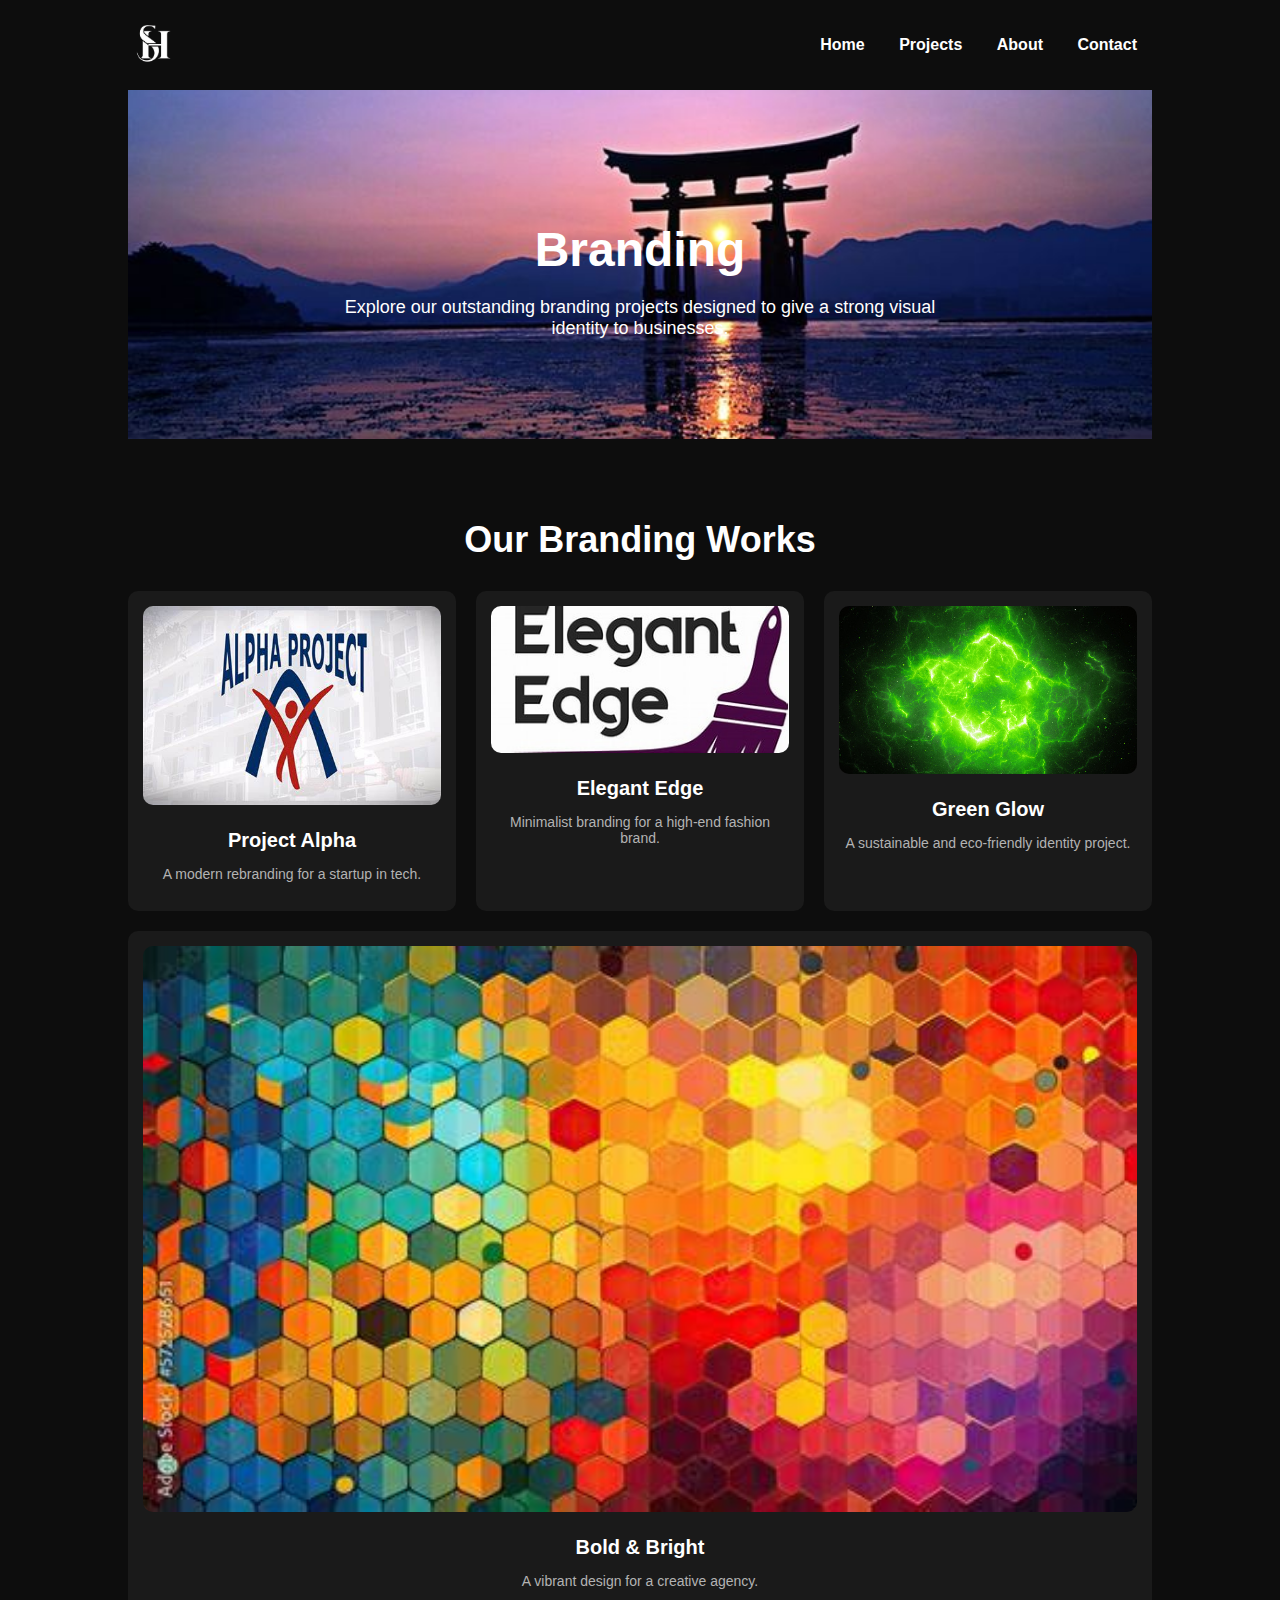
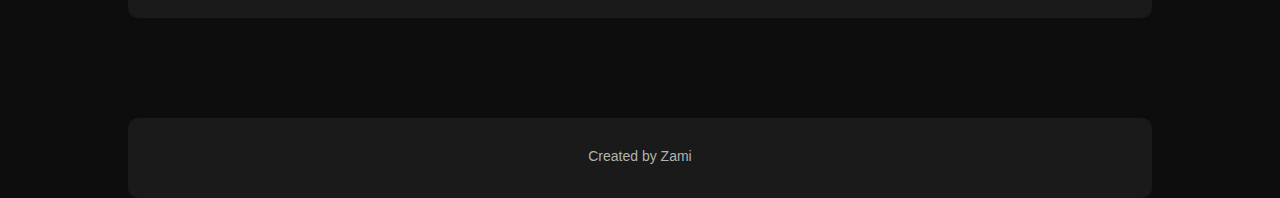
==== branding.html @ e7e6b917 "first commit" ====
<!DOCTYPE html>
<html lang="en">
<head>
    <meta charset="UTF-8">
    <meta name="viewport" content="width=device-width, initial-scale=1.0">
    <title>Branding - Portfolio</title>
    <link rel="stylesheet" href="branding.css">
    <link rel="shortcut icon" type="image/jpg" href="img/icon.png"/>
</head>
<body>
    <div class="container">
        <header>
            <img src="img/logo.png" alt="Logo" class="logo">
            <nav>
                <a href="index.html">Home</a>
                <a href="project.html">Projects</a>
                <a href="abbout.html">About</a>
                <a href="contact.html">Contact</a>
            </nav>
        </header>
        <section class="hero branding-hero">
            <div class="hero-text">
                <h1>Branding</h1>
                <p>Explore our outstanding branding projects designed to give a strong visual identity to businesses.</p>
            </div>
        </section>
        <section class="portfolio">
            <h2>Our Branding Works</h2>
            <div class="portfolio-container">
                <div class="portfolio-item">
                    <img src="img/OIP.jpg" alt="Branding Project 1">
                    <h3>Project Alpha</h3>
                    <p>A modern rebranding for a startup in tech.</p>
                </div>
                <div class="portfolio-item">
                    <img src="img/th.jpg" alt="Branding Project 2">
                    <h3>Elegant Edge</h3>
                    <p>Minimalist branding for a high-end fashion brand.</p>
                </div>
                <div class="portfolio-item">
                    <img src="img/istockphoto-1138161641-170667a.jpg" alt="Branding Project 3">
                    <h3>Green Glow</h3>
                    <p>A sustainable and eco-friendly identity project.</p>
                </div>
                <div class="portfolio-item">
                    <img src="img/OIP (1).jpg" alt="Branding Project 4">
                    <h3>Bold & Bright</h3>
                    <p>A vibrant design for a creative agency.</p>
                </div>
            </div>
        </section>
        <footer>
            <div class="social-media">
                <a href="https://x.com/SahalMa54816596?s=09" target="_blank" class="social-icon"><i class="fab fa-twitter"></i></a>
                <a href="https://www.facebook.com/share/1BMgaGGTr7/" target="_blank" class="social-icon"><i class="fab fa-facebook-f"></i></a>
                <a href="https://www.instagram.com/m.sahulll?igsh=OWRtb2llaGd5dnVp" target="_blank" class="social-icon"><i class="fab fa-instagram"></i></a>
            </div>
            <p>Created by Zami</p>
        </footer>
    </div>
</body>
</html>
---- branding.css ----
/* General Body Styling */
body {
    margin: 0;
    font-family: 'Roboto', sans-serif;
    background-color: #0d0d0d;
    color: #fff;
}

/* Container */
.container {
    width: 80%;
    margin: 0 auto;
}

/* Header Section */
header {
    display: flex;
    justify-content: space-between;
    align-items: center;
    padding: 20px 0;
}

header .logo {
    width: 50px;
}

nav a {
    color: #fff;
    text-decoration: none;
    margin: 0 15px;
    font-weight: bold;
}

nav a:hover {
    color: #e63946;
}

/* Hero Section */
.hero {
    display: flex;
    flex-direction: column;
    justify-content: center;
    align-items: center;
    text-align: center;
    padding: 100px 20px;
    background-size: cover;
    background-position: center;
}

.hero h1 {
    font-size: 48px;
    margin-bottom: 20px;
}

.hero p {
    font-size: 18px;
    max-width: 600px;
    margin: 0 auto;
}

/* Branding Specific Hero */
.branding-hero {
    background-image: url('/img/background.jpg');
}

/* Portfolio Section */
.portfolio {
    padding: 50px 0;
}

.portfolio h2 {
    text-align: center;
    margin-bottom: 30px;
    font-size: 36px;
    font-weight: bold;
}

.portfolio-container {
    display: flex;
    flex-wrap: wrap;
    gap: 20px;
    justify-content: space-between;
}

.portfolio-item {
    flex: 1 1 calc(25% - 20px);
    background-color: #1a1a1a;
    color: #fff;
    padding: 15px;
    border-radius: 10px;
    text-align: center;
    transition: transform 0.3s ease, background-color 0.3s ease;
}

.portfolio-item:hover {
    transform: translateY(-5px);
    background-color: #e63946;
}

.portfolio-item img {
    width: 100%;
    border-radius: 10px;
    margin-bottom: 10px;
}

.portfolio-item h3 {
    margin: 10px 0;
    font-size: 20px;
}

.portfolio-item p {
    color: #b3b3b3;
    font-size: 14px;
}

/* Footer Section */
footer {
    text-align: center;
    padding: 20px 0;
    margin-top: 50px;
    background-color: #1a1a1a;
    border-radius: 10px;
}

footer nav {
    margin-bottom: 10px;
}

footer nav a {
    color: #fff;
    text-decoration: none;
    margin: 0 10px;
    font-size: 14px;
}

footer nav a:hover {
    color: #e63946;
}

footer .social-icons {
    margin: 10px 0;
}

footer .social-icons a {
    color: #fff;
    margin: 0 10px;
    font-size: 18px;
    text-decoration: none;
    transition: color 0.3s ease;
}

footer .social-icons a:hover {
    color: #e63946;
}

footer p {
    font-size: 14px;
    color: #b3b3b3;
    margin-top: 10px;
}

/* Responsive Design */
@media (max-width: 768px) {
    .portfolio-container {
        flex-direction: column;
        gap: 20px;
    }

    .portfolio-item {
        flex: 1 1 100%;
    }
}
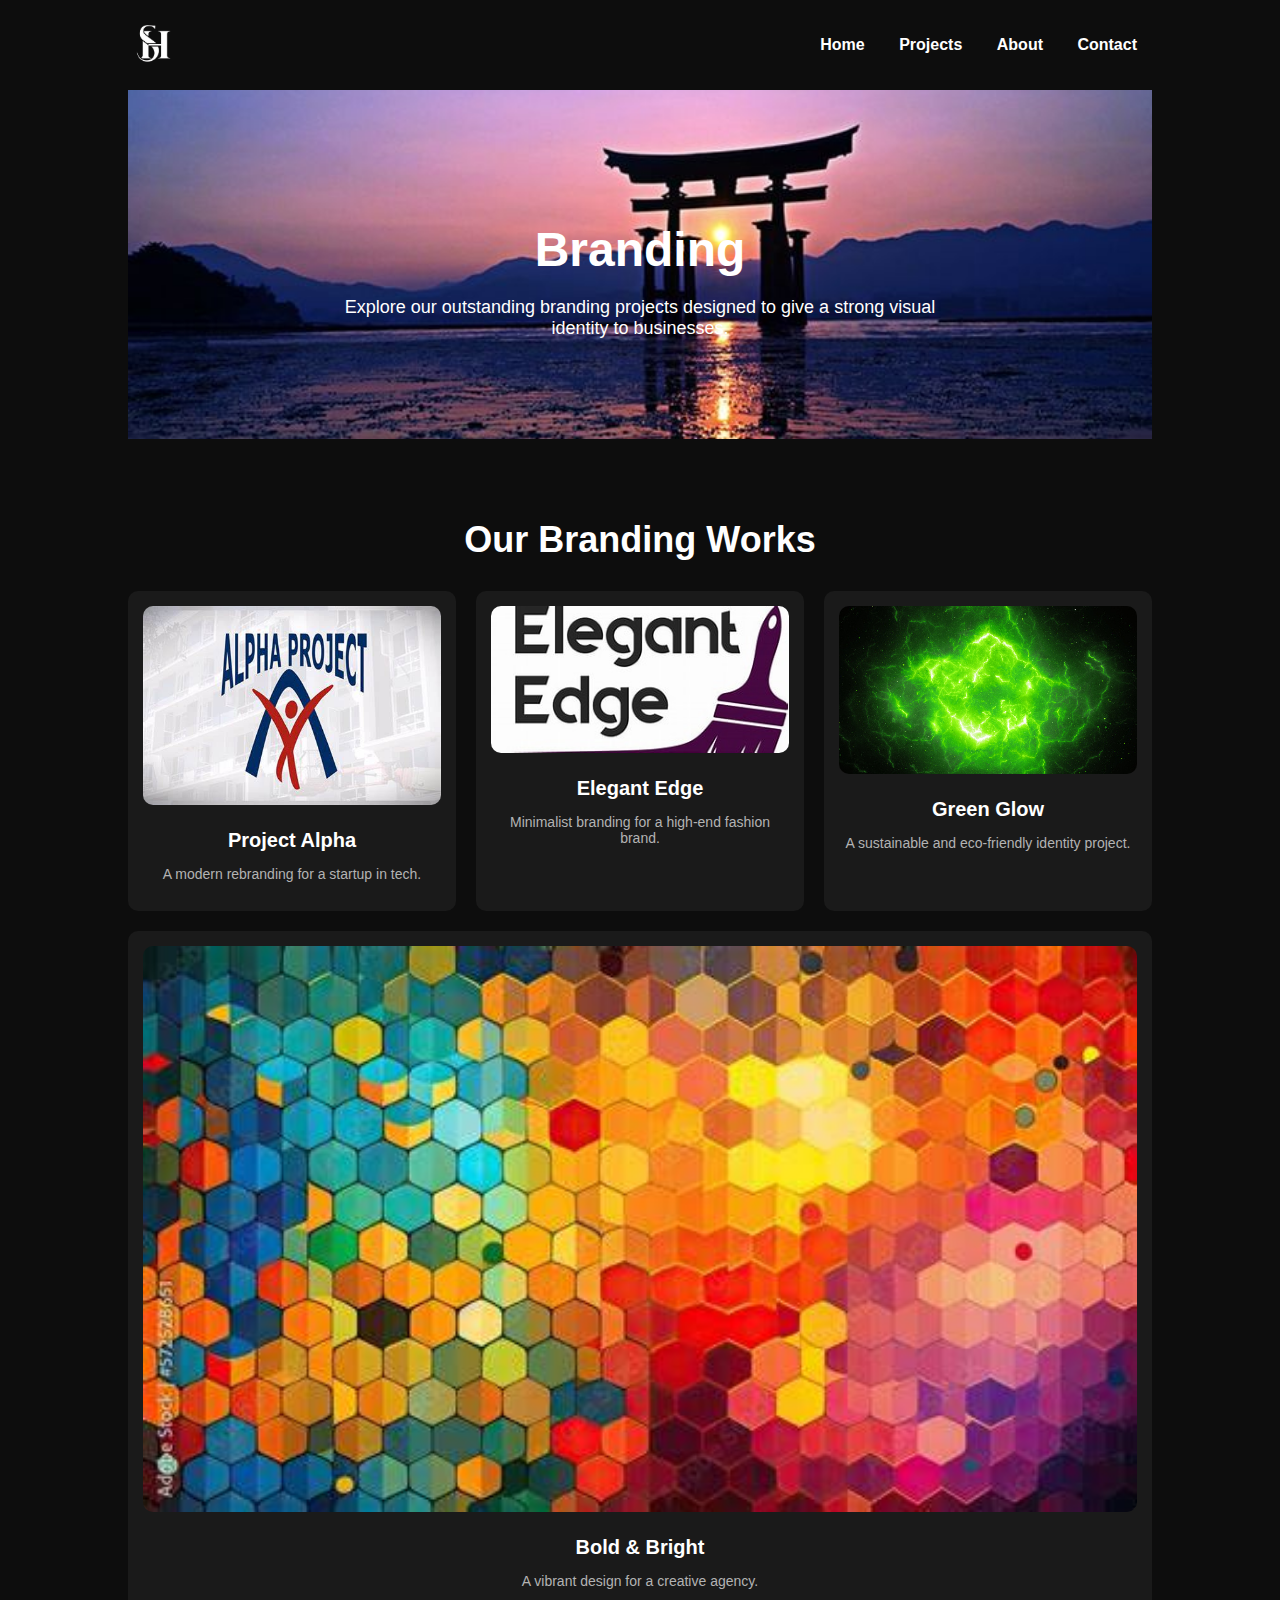
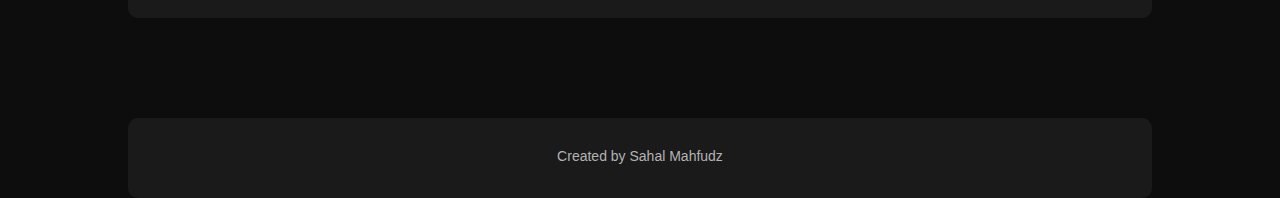
==== commit 982feca1: "Update branding.html" ====
--- a/branding.html
+++ b/branding.html
@@ -55,7 +55,7 @@
                 <a href="https://www.facebook.com/share/1BMgaGGTr7/" target="_blank" class="social-icon"><i class="fab fa-facebook-f"></i></a>
                 <a href="https://www.instagram.com/m.sahulll?igsh=OWRtb2llaGd5dnVp" target="_blank" class="social-icon"><i class="fab fa-instagram"></i></a>
             </div>
-            <p>Created by Zami</p>
+            <p>Created by Sahal Mahfudz</p>
         </footer>
     </div>
 </body>
